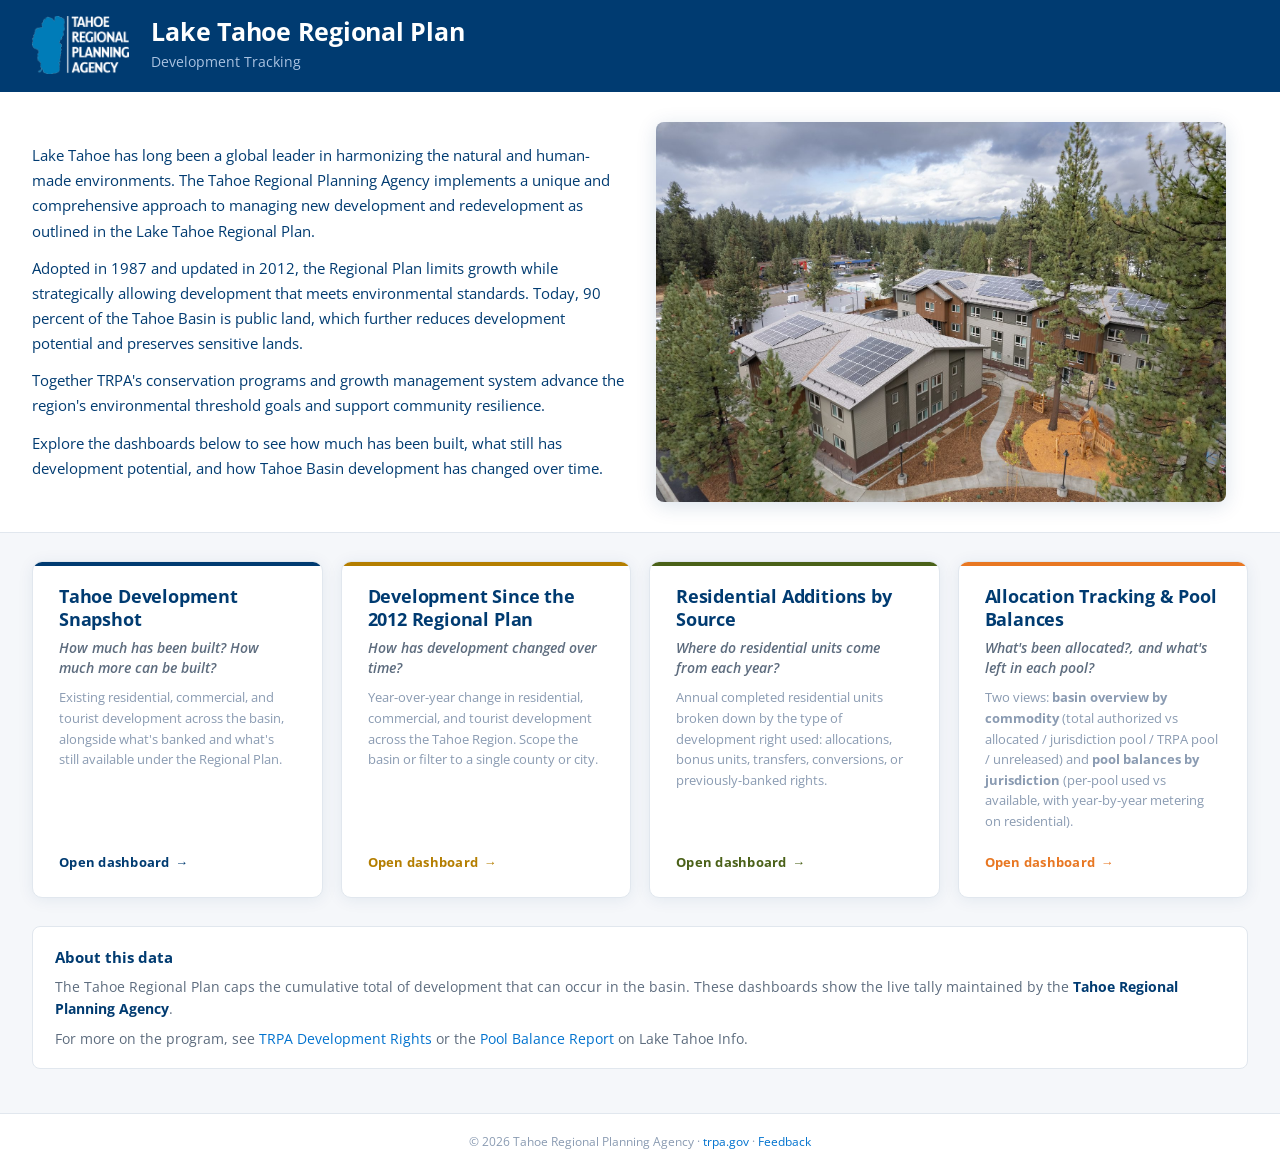
==== regional-plan-tracking/index.html @ b0bef6ca "first commit with reporting files copied over" ====
<!DOCTYPE html>
<html lang="en">
<head>
<meta charset="UTF-8"/>
<meta name="viewport" content="width=device-width, initial-scale=1.0"/>
<title>Lake Tahoe Regional Plan - Tracking Development in the Tahoe Basin</title>

<!-- SEO + share preview metadata. og:image and og:url should be swapped to
     the real public URL once the page is hosted under trpa.gov or its
     final github.io location. -->
<meta name="description" content="Live dashboards from the Tahoe Regional Planning Agency tracking development in the Tahoe Basin against the Regional Plan caps - how much has been built and what's still available.">
<meta property="og:type" content="website">
<meta property="og:title" content="Lake Tahoe Regional Plan - Tracking Development in the Tahoe Basin">
<meta property="og:description" content="How much has been built, what's left to build, and how Tahoe Basin development has changed over time.">
<meta property="og:url" content="https://www.trpa.gov/development-rights/">
<meta property="og:image" content="https://trpa-agency.github.io/Reporting/html/assets/tahoe-housing-hero.jpg">
<meta property="og:site_name" content="Tahoe Regional Planning Agency">
<meta name="twitter:card" content="summary_large_image">
<meta name="twitter:title" content="Lake Tahoe Regional Plan - Tracking Development in the Tahoe Basin">
<meta name="twitter:description" content="How much has been built, what's left to build, and how Tahoe Basin development has changed over time.">
<meta name="twitter:image" content="https://trpa-agency.github.io/Reporting/html/assets/tahoe-housing-hero.jpg">

<link rel="icon" type="image/x-icon" href="assets/favicon.ico">

<link rel="preconnect" href="https://fonts.googleapis.com">
<link rel="preconnect" href="https://fonts.gstatic.com" crossorigin>
<link href="https://fonts.googleapis.com/css2?family=Open+Sans:wght@300;400;600;700&display=swap" rel="stylesheet"/>
<style>
:root {
  /* TRPA brand palette (PMS 285C primary) */
  --trpa-blue:    #0072CE;
  --trpa-navy:    #003B71;
  --trpa-earth:   #B47E00;
  --trpa-forest:  #4A6118;
  --trpa-brick:   #9C3E27;
  --trpa-orange:  #E87722;
  --trpa-purple:  #7B6A8A;
  --trpa-ice:     #B4CBE8;

  /* Functional neutrals */
  --bg:          #f5f7fa;
  --surface:     #ffffff;
  --border:      #e1e7ee;
  --text-dark:   #003B71;
  --text-mid:    #5d6c7e;
  --text-light:  #8a9bb2;
  --shadow:      0 2px 16px rgba(0, 59, 113, 0.08);
}
*, *::before, *::after { box-sizing: border-box; margin: 0; padding: 0; }
html, body { background: var(--bg); }
body {
  font-family: 'Open Sans', -apple-system, BlinkMacSystemFont, 'Segoe UI', Roboto, sans-serif;
  color: var(--text-dark);
  -webkit-font-smoothing: antialiased;
  line-height: 1.55;
}
a { color: var(--trpa-blue); }

/* Compact public-facing header. Deliberately shorter than the internal
   index.html header so it sits inside a trpa.gov iframe without dominating
   the host page's own header. Single navy band, logo + title block, no
   accent stripe (calmer treatment for the public-facing surface). */
header {
  background: var(--trpa-navy);
  color: #fff;
  display: flex;
  align-items: stretch;
}
.header-content {
  padding: 16px 32px 18px;
  flex: 1;
  max-width: 1280px;
  margin: 0 auto;
  width: 100%;
  display: flex;
  align-items: center;
  gap: 22px;
}
.header-logo {
  flex-shrink: 0;
  display: inline-block;
  text-decoration: none;
}
.header-logo img {
  height: 58px;
  width: auto;
  display: block;
}
.header-text { flex: 1; min-width: 0; }
header h1 {
  font-weight: 700;
  font-size: 1.55rem;
  line-height: 1.2;
  letter-spacing: -0.01em;
}
header h1 span {
  /* Title phrase ("Regional Plan"); kept white to match the rest of the
     title for a calmer all-white treatment on the navy band. */
  color: #fff;
}
.subtitle {
  font-size: 0.86rem;
  color: var(--trpa-ice);
  margin-top: 4px;
  opacity: 0.95;
  max-width: 760px;
}

/* Hero strip: intro text on the left, Tahoe affordable-housing photo on
   the right. Two-column grid at desktop, stacks on tablet/mobile. The
   photo sits as a real <img> (not a background) so it's semantic +
   accessible and the alt text describes what's shown. */
.hero {
  background: var(--surface);
  border-bottom: 1px solid var(--border);
}
.hero-inner {
  max-width: 1280px;
  margin: 0 auto;
  padding: 30px 32px;
  display: grid;
  grid-template-columns: 1fr 1fr;
  gap: 32px;
  align-items: center;
}
/* Intro paragraphs: plain body-text treatment so the four-paragraph
   regional plan background reads as a calm intro, not a heavy hero. */
.hero-intro {
  font-size: 0.95rem;
  color: var(--text-dark);
  line-height: 1.65;
  font-weight: 400;
}
.hero-intro + .hero-intro {
  margin-top: 0.8em;
}
.hero-image {
  border-radius: 8px;
  overflow: hidden;
  box-shadow: 0 4px 20px rgba(0, 59, 113, 0.15);
  aspect-ratio: 3 / 2;
  max-height: 380px;
  background: var(--bg);   /* subtle placeholder color if the image fails to load */
}
.hero-image img {
  width: 100%;
  height: 100%;
  object-fit: cover;
  display: block;
}
@media (max-width: 900px) {
  .hero-inner { grid-template-columns: 1fr; gap: 22px; }
  .hero-image { max-height: 220px; aspect-ratio: 16 / 9; }
}

/* Page sections */
.section {
  padding: 28px 32px 16px;
  max-width: 1280px;
  margin: 0 auto;
}

/* Question cards: plain-language entry points to each dashboard. No
   audience tags, no Option A/B/C selectors - public-facing should not
   surface internal variant complexity. Each card links directly to the
   canonical Option A.

   Grid sizing is explicit (not auto-fit) for predictable behavior in an
   embed where we can't control the iframe width. 4 dashboards = 4 columns
   at desktop, 2x2 at tablet, single column on phones. */
.qcards {
  display: grid;
  grid-template-columns: repeat(4, 1fr);
  gap: 18px;
  align-items: stretch;
}
@media (max-width: 1100px) {
  .qcards { grid-template-columns: repeat(2, 1fr); }
}
@media (max-width: 600px) {
  .qcards { grid-template-columns: 1fr; }
}
.qcard {
  background: var(--surface);
  border: 1px solid var(--border);
  border-radius: 10px;
  padding: 22px 26px 24px;
  box-shadow: var(--shadow);
  display: flex;
  flex-direction: column;
  gap: 10px;
  position: relative;
  overflow: hidden;
  text-decoration: none;
  color: inherit;
  height: 100%;
  transition: transform 0.12s, box-shadow 0.12s;
}
.qcard:hover {
  transform: translateY(-2px);
  box-shadow: 0 4px 24px rgba(0, 59, 113, 0.12);
}
.qcard::before {
  content: "";
  position: absolute;
  top: 0; left: 0; right: 0;
  height: 4px;
  background: var(--accent, var(--trpa-blue));
}
/* Visual variety across cards without internal audience semantics. */
.qcard:nth-child(1) { --accent: var(--trpa-navy);   }
.qcard:nth-child(2) { --accent: var(--trpa-earth);  }
.qcard:nth-child(3) { --accent: var(--trpa-forest); }
.qcard:nth-child(4) { --accent: var(--trpa-orange); }

.qcard-title {
  font-size: 1.15rem;
  font-weight: 700;
  color: var(--text-dark);
  line-height: 1.25;
  letter-spacing: -0.01em;
}
.qcard-question {
  font-size: 0.88rem;
  font-weight: 600;
  color: var(--text-mid);
  line-height: 1.4;
  font-style: italic;
  margin-top: -2px;
}
.qcard-desc {
  font-size: 0.83rem;
  color: var(--text-light);
  line-height: 1.55;
}
.qcard-cta {
  margin-top: auto;
  padding-top: 12px;
  font-size: 0.8rem;
  font-weight: 700;
  color: var(--accent, var(--trpa-blue));
  letter-spacing: 0.02em;
  display: inline-flex;
  align-items: center;
  gap: 6px;
}
.qcard-cta::after {
  content: "\2192"; /* right arrow */
  transition: transform 0.12s;
}
.qcard:hover .qcard-cta::after {
  transform: translateX(3px);
}

/* About-this-data strip: short context block below the cards. Replaces
   the internal page's "reference.html" pointer (which links to
   architecture docs the public doesn't need). */
.about-strip {
  background: var(--surface);
  border: 1px solid var(--border);
  border-radius: 8px;
  padding: 18px 22px;
  margin-top: 28px;
  font-size: 0.86rem;
  color: var(--text-mid);
  line-height: 1.6;
}
.about-strip strong { color: var(--text-dark); }
.about-strip h3 {
  font-size: 0.95rem;
  color: var(--trpa-navy);
  margin-bottom: 6px;
  font-weight: 700;
}
.about-strip a { color: var(--trpa-blue); text-decoration: none; }
.about-strip a:hover { text-decoration: underline; }

footer {
  padding: 18px 32px 26px;
  font-size: 0.74rem;
  color: var(--text-light);
  border-top: 1px solid var(--border);
  background: var(--surface);
  margin-top: 28px;
  text-align: center;
}
footer a { color: var(--trpa-blue); text-decoration: none; }
footer a:hover { text-decoration: underline; }

@media (max-width: 600px) {
  header h1 { font-size: 1.25rem; }
  .header-content, .section, .hero-inner { padding-left: 18px; padding-right: 18px; }
  .header-content { gap: 14px; }
  .header-logo img { height: 46px; }
  .subtitle { font-size: 0.78rem; }
  .hero-intro { font-size: 0.98rem; }
  .hero-lead { font-size: 0.9rem; }
}
</style>
</head>
<body>

<!-- Compact navy header. Drop the entire <header> block if trpa.gov's
     host page already provides a title and you want the iframe to be
     header-less. -->
<header>
  <div class="header-content">
    <a class="header-logo" href="https://www.trpa.gov/" aria-label="Tahoe Regional Planning Agency">
      <img src="assets/trpa-logo-color.png" alt="TRPA" />
    </a>
    <div class="header-text">
      <h1>Lake Tahoe <span>Regional Plan</span></h1>
      <div class="subtitle">Development Tracking</div>
    </div>
  </div>
</header>

<!-- Hero strip: intro text on the left, Tahoe housing photo on the right.
     Photo path is assets/tahoe-housing-hero.jpg - swap the file there to
     change the imagery without touching the markup. -->
<div class="hero">
  <div class="hero-inner">
    <div class="hero-text">
      <p class="hero-intro">
        Lake Tahoe has long been a global leader in harmonizing the natural
        and human-made environments. The Tahoe Regional Planning Agency
        implements a unique and comprehensive approach to managing new
        development and redevelopment as outlined in the Lake Tahoe
        Regional Plan.
      </p>
      <p class="hero-intro">
        Adopted in 1987 and updated in 2012, the Regional Plan limits growth
        while strategically allowing development that meets environmental
        standards. Today, 90 percent of the Tahoe Basin is public land,
        which further reduces development potential and preserves sensitive
        lands.
      </p>
      <p class="hero-intro">
        Together TRPA's conservation programs and growth management system
        advance the region's environmental threshold goals and support
        community resilience.
      </p>
      <p class="hero-intro">
        Explore the dashboards below to see how much has been built, what
        still has development potential, and how Tahoe Basin development
        has changed over time.
      </p>
    </div>
    <div class="hero-image">
      <img src="assets/tahoe-housing-hero.jpg" alt="Aerial view of a multi-family affordable housing development in the Tahoe Basin, surrounded by pine forest." />
    </div>
  </div>
</div>

<div class="section">

  <div class="qcards">

    <a class="qcard" href="tahoe-development-tracker.html">
      <div class="qcard-title">Tahoe Development Snapshot</div>
      <div class="qcard-question">How much has been built? How much more can be built?</div>
      <div class="qcard-desc">
        Existing residential, commercial, and tourist development across the basin,
        alongside what's banked and what's still available under the Regional Plan.
      </div>
      <div class="qcard-cta">Open dashboard</div>
    </a>

    <a class="qcard" href="development_history.html">
      <div class="qcard-title">Development Since the 2012 Regional Plan</div>
      <div class="qcard-question">How has development changed over time?</div>
      <div class="qcard-desc">
        Year-over-year change in residential, commercial, and tourist development
        across the Tahoe Region. Scope the basin or filter to a single county or city.
      </div>
      <div class="qcard-cta">Open dashboard</div>
    </a>

    <a class="qcard" href="residential-additions-by-source.html">
      <div class="qcard-title">Residential Additions by Source</div>
      <div class="qcard-question">Where do residential units come from each year?</div>
      <div class="qcard-desc">
        Annual completed residential units broken down by the type of development
        right used: allocations, bonus units, transfers, conversions, or
        previously-banked rights.
      </div>
      <div class="qcard-cta">Open dashboard</div>
    </a>

    <a class="qcard" href="allocation-tracking.html">
      <div class="qcard-title">Allocation Tracking &amp; Pool Balances</div>
      <div class="qcard-question">What's been allocated?, and what's left in each pool?</div>
      <div class="qcard-desc">
        Two views: <strong>basin overview by commodity</strong> (total authorized vs allocated /
        jurisdiction pool / TRPA pool / unreleased) and <strong>pool balances by jurisdiction</strong>
        (per-pool used vs available, with year-by-year metering on residential).
      </div>
      <div class="qcard-cta">Open dashboard</div>
    </a>

  </div>

  <!-- Plain-language context block. Replaces the internal index.html's
       "go to reference.html" banner (which points at the data architecture
       reference - not useful to the public). -->
  <div class="about-strip">
    <h3>About this data</h3>
    <p>
      The Tahoe Regional Plan caps the cumulative total of development that
      can occur in the basin. These dashboards show the live tally maintained by the
      <strong>Tahoe Regional Planning Agency</strong>.
    </p>
    <p style="margin-top: 8px;">
      For more on the program, see
      <a href="https://www.trpa.gov/development-rights/">TRPA Development Rights</a>
      or the
      <a href="https://parcels.laketahoeinfo.org/DevelopmentRightPool/DevelopmentRightPoolBalanceReport">Pool Balance Report</a>
      on Lake Tahoe Info.
    </p>
    <p style="margin-top: 10px; font-size: 0.78rem; color: var(--text-light); font-style: italic;" id="data-as-of">
      Checking data freshness&hellip;
    </p>
  </div>

</div>

<footer>
  &copy; 2026 Tahoe Regional Planning Agency
  &middot;
  <a href="https://www.trpa.gov/">trpa.gov</a>
  &middot;
  <a href="mailto:info@trpa.gov?subject=Dashboard%20feedback">Feedback</a>
</footer>

<script>
// "Data current as of YEAR" - one-shot fetch against the Parcel Development
// History layer (Cumulative_Accounting layer 0). MAX(YEAR) on that layer
// is the agency's canonical "as of" year for on-the-ground development
// totals; same source-of-truth used by the Tracker hero strip. Silently
// no-ops if the REST endpoint is unreachable (CORS, offline, etc.) so the
// page never shows a broken-looking error to public visitors.
(async function () {
  const el = document.querySelector('#data-as-of');
  if (!el) return;
  const PDH_MAX_YEAR_URL =
    'https://maps.trpa.org/server/rest/services/Cumulative_Accounting/MapServer/0/query'
    + '?where=1%3D1'
    + '&outStatistics=' + encodeURIComponent('[{"statisticType":"max","onStatisticField":"YEAR","outStatisticFieldName":"MaxYear"}]')
    + '&returnGeometry=false&f=json';
  try {
    const r = await fetch(PDH_MAX_YEAR_URL, { cache: 'no-cache' });
    if (!r.ok) throw new Error('HTTP ' + r.status);
    const js = await r.json();
    const maxYear = js && js.features && js.features[0] && js.features[0].attributes
      ? (js.features[0].attributes.MaxYear || js.features[0].attributes.maxYear)
      : null;
    if (maxYear) {
      el.textContent = 'Data current as of ' + maxYear + '.';
    } else {
      el.style.display = 'none';
    }
  } catch (e) {
    // Quiet failure: hide the line rather than showing an error to public visitors.
    el.style.display = 'none';
  }
})();
</script>

</body>
</html>
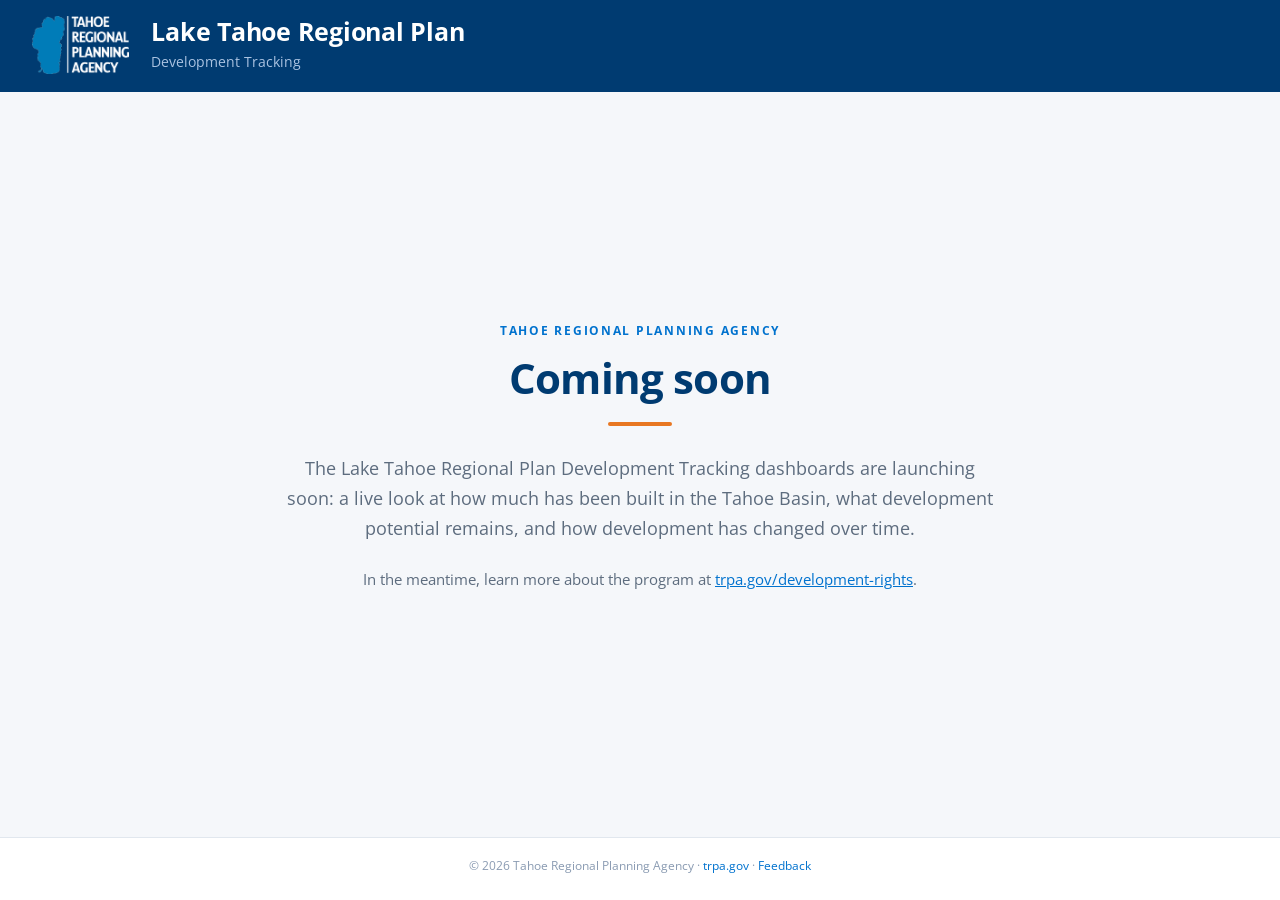
==== commit 8adcd6a1: "coming soon" ====
--- a/regional-plan-tracking/index.html
+++ b/regional-plan-tracking/index.html
@@ -1,50 +1,29 @@
 <!DOCTYPE html>
 <html lang="en">
 <head>
-<meta charset="UTF-8"/>
-<meta name="viewport" content="width=device-width, initial-scale=1.0"/>
-<title>Lake Tahoe Regional Plan - Tracking Development in the Tahoe Basin</title>
-
-<!-- SEO + share preview metadata. og:image and og:url should be swapped to
-     the real public URL once the page is hosted under trpa.gov or its
-     final github.io location. -->
-<meta name="description" content="Live dashboards from the Tahoe Regional Planning Agency tracking development in the Tahoe Basin against the Regional Plan caps - how much has been built and what's still available.">
-<meta property="og:type" content="website">
-<meta property="og:title" content="Lake Tahoe Regional Plan - Tracking Development in the Tahoe Basin">
-<meta property="og:description" content="How much has been built, what's left to build, and how Tahoe Basin development has changed over time.">
-<meta property="og:url" content="https://www.trpa.gov/development-rights/">
-<meta property="og:image" content="https://trpa-agency.github.io/Reporting/html/assets/tahoe-housing-hero.jpg">
-<meta property="og:site_name" content="Tahoe Regional Planning Agency">
-<meta name="twitter:card" content="summary_large_image">
-<meta name="twitter:title" content="Lake Tahoe Regional Plan - Tracking Development in the Tahoe Basin">
-<meta name="twitter:description" content="How much has been built, what's left to build, and how Tahoe Basin development has changed over time.">
-<meta name="twitter:image" content="https://trpa-agency.github.io/Reporting/html/assets/tahoe-housing-hero.jpg">
-
-<link rel="icon" type="image/x-icon" href="assets/favicon.ico">
+<meta charset="UTF-8">
+<meta name="viewport" content="width=device-width, initial-scale=1.0">
+<title>Coming Soon - Regional Plan Development Tracking</title>
+<meta name="description" content="The Lake Tahoe Regional Plan Development Tracking dashboards are launching soon.">
 
 <link rel="preconnect" href="https://fonts.googleapis.com">
 <link rel="preconnect" href="https://fonts.gstatic.com" crossorigin>
 <link href="https://fonts.googleapis.com/css2?family=Open+Sans:wght@300;400;600;700&display=swap" rel="stylesheet"/>
+
 <style>
 :root {
   /* TRPA brand palette (PMS 285C primary) */
   --trpa-blue:    #0072CE;
   --trpa-navy:    #003B71;
-  --trpa-earth:   #B47E00;
-  --trpa-forest:  #4A6118;
-  --trpa-brick:   #9C3E27;
   --trpa-orange:  #E87722;
-  --trpa-purple:  #7B6A8A;
   --trpa-ice:     #B4CBE8;
 
-  /* Functional neutrals */
   --bg:          #f5f7fa;
   --surface:     #ffffff;
   --border:      #e1e7ee;
   --text-dark:   #003B71;
   --text-mid:    #5d6c7e;
   --text-light:  #8a9bb2;
-  --shadow:      0 2px 16px rgba(0, 59, 113, 0.08);
 }
 *, *::before, *::after { box-sizing: border-box; margin: 0; padding: 0; }
 html, body { background: var(--bg); }
@@ -53,13 +32,13 @@
   color: var(--text-dark);
   -webkit-font-smoothing: antialiased;
   line-height: 1.55;
+  display: flex;
+  flex-direction: column;
+  min-height: 100vh;
 }
 a { color: var(--trpa-blue); }
 
-/* Compact public-facing header. Deliberately shorter than the internal
-   index.html header so it sits inside a trpa.gov iframe without dominating
-   the host page's own header. Single navy band, logo + title block, no
-   accent stripe (calmer treatment for the public-facing surface). */
+/* Header: matches the dashboard suite (single navy band, logo + title block). */
 header {
   background: var(--trpa-navy);
   color: #fff;
@@ -76,16 +55,8 @@
   align-items: center;
   gap: 22px;
 }
-.header-logo {
-  flex-shrink: 0;
-  display: inline-block;
-  text-decoration: none;
-}
-.header-logo img {
-  height: 58px;
-  width: auto;
-  display: block;
-}
+.header-logo { flex-shrink: 0; display: inline-block; text-decoration: none; }
+.header-logo img { height: 58px; width: auto; display: block; }
 .header-text { flex: 1; min-width: 0; }
 header h1 {
   font-weight: 700;
@@ -93,11 +64,7 @@
   line-height: 1.2;
   letter-spacing: -0.01em;
 }
-header h1 span {
-  /* Title phrase ("Regional Plan"); kept white to match the rest of the
-     title for a calmer all-white treatment on the navy band. */
-  color: #fff;
-}
+header h1 span { color: #fff; }
 .subtitle {
   font-size: 0.86rem;
   color: var(--trpa-ice);
@@ -106,174 +73,47 @@
   max-width: 760px;
 }
 
-/* Hero strip: intro text on the left, Tahoe affordable-housing photo on
-   the right. Two-column grid at desktop, stacks on tablet/mobile. The
-   photo sits as a real <img> (not a background) so it's semantic +
-   accessible and the alt text describes what's shown. */
-.hero {
-  background: var(--surface);
-  border-bottom: 1px solid var(--border);
+/* Coming-soon message: centered block that fills the viewport above the footer. */
+.coming-soon {
+  flex: 1;
+  display: flex;
+  align-items: center;
+  justify-content: center;
+  padding: 64px 32px 80px;
 }
-.hero-inner {
-  max-width: 1280px;
-  margin: 0 auto;
-  padding: 30px 32px;
-  display: grid;
-  grid-template-columns: 1fr 1fr;
-  gap: 32px;
-  align-items: center;
+.cs-inner { max-width: 720px; text-align: center; }
+.cs-eyebrow {
+  font-size: 0.78rem;
+  letter-spacing: 0.14em;
+  text-transform: uppercase;
+  color: var(--trpa-blue);
+  font-weight: 700;
+  margin-bottom: 16px;
 }
-/* Intro paragraphs: plain body-text treatment so the four-paragraph
-   regional plan background reads as a calm intro, not a heavy hero. */
-.hero-intro {
+.coming-soon h2 {
+  font-size: 2.6rem;
+  font-weight: 700;
+  color: var(--trpa-navy);
+  line-height: 1.1;
+  letter-spacing: -0.02em;
+}
+.cs-rule {
+  width: 64px;
+  height: 4px;
+  background: var(--trpa-orange);
+  border-radius: 2px;
+  margin: 20px auto 28px;
+}
+.cs-lead {
+  font-size: 1.1rem;
+  color: var(--text-mid);
+  line-height: 1.7;
+}
+.cs-note {
   font-size: 0.95rem;
-  color: var(--text-dark);
-  line-height: 1.65;
-  font-weight: 400;
+  color: var(--text-mid);
+  margin-top: 24px;
 }
-.hero-intro + .hero-intro {
-  margin-top: 0.8em;
-}
-.hero-image {
-  border-radius: 8px;
-  overflow: hidden;
-  box-shadow: 0 4px 20px rgba(0, 59, 113, 0.15);
-  aspect-ratio: 3 / 2;
-  max-height: 380px;
-  background: var(--bg);   /* subtle placeholder color if the image fails to load */
-}
-.hero-image img {
-  width: 100%;
-  height: 100%;
-  object-fit: cover;
-  display: block;
-}
-@media (max-width: 900px) {
-  .hero-inner { grid-template-columns: 1fr; gap: 22px; }
-  .hero-image { max-height: 220px; aspect-ratio: 16 / 9; }
-}
-
-/* Page sections */
-.section {
-  padding: 28px 32px 16px;
-  max-width: 1280px;
-  margin: 0 auto;
-}
-
-/* Question cards: plain-language entry points to each dashboard. No
-   audience tags, no Option A/B/C selectors - public-facing should not
-   surface internal variant complexity. Each card links directly to the
-   canonical Option A.
-
-   Grid sizing is explicit (not auto-fit) for predictable behavior in an
-   embed where we can't control the iframe width. 4 dashboards = 4 columns
-   at desktop, 2x2 at tablet, single column on phones. */
-.qcards {
-  display: grid;
-  grid-template-columns: repeat(4, 1fr);
-  gap: 18px;
-  align-items: stretch;
-}
-@media (max-width: 1100px) {
-  .qcards { grid-template-columns: repeat(2, 1fr); }
-}
-@media (max-width: 600px) {
-  .qcards { grid-template-columns: 1fr; }
-}
-.qcard {
-  background: var(--surface);
-  border: 1px solid var(--border);
-  border-radius: 10px;
-  padding: 22px 26px 24px;
-  box-shadow: var(--shadow);
-  display: flex;
-  flex-direction: column;
-  gap: 10px;
-  position: relative;
-  overflow: hidden;
-  text-decoration: none;
-  color: inherit;
-  height: 100%;
-  transition: transform 0.12s, box-shadow 0.12s;
-}
-.qcard:hover {
-  transform: translateY(-2px);
-  box-shadow: 0 4px 24px rgba(0, 59, 113, 0.12);
-}
-.qcard::before {
-  content: "";
-  position: absolute;
-  top: 0; left: 0; right: 0;
-  height: 4px;
-  background: var(--accent, var(--trpa-blue));
-}
-/* Visual variety across cards without internal audience semantics. */
-.qcard:nth-child(1) { --accent: var(--trpa-navy);   }
-.qcard:nth-child(2) { --accent: var(--trpa-earth);  }
-.qcard:nth-child(3) { --accent: var(--trpa-forest); }
-.qcard:nth-child(4) { --accent: var(--trpa-orange); }
-
-.qcard-title {
-  font-size: 1.15rem;
-  font-weight: 700;
-  color: var(--text-dark);
-  line-height: 1.25;
-  letter-spacing: -0.01em;
-}
-.qcard-question {
-  font-size: 0.88rem;
-  font-weight: 600;
-  color: var(--text-mid);
-  line-height: 1.4;
-  font-style: italic;
-  margin-top: -2px;
-}
-.qcard-desc {
-  font-size: 0.83rem;
-  color: var(--text-light);
-  line-height: 1.55;
-}
-.qcard-cta {
-  margin-top: auto;
-  padding-top: 12px;
-  font-size: 0.8rem;
-  font-weight: 700;
-  color: var(--accent, var(--trpa-blue));
-  letter-spacing: 0.02em;
-  display: inline-flex;
-  align-items: center;
-  gap: 6px;
-}
-.qcard-cta::after {
-  content: "\2192"; /* right arrow */
-  transition: transform 0.12s;
-}
-.qcard:hover .qcard-cta::after {
-  transform: translateX(3px);
-}
-
-/* About-this-data strip: short context block below the cards. Replaces
-   the internal page's "reference.html" pointer (which links to
-   architecture docs the public doesn't need). */
-.about-strip {
-  background: var(--surface);
-  border: 1px solid var(--border);
-  border-radius: 8px;
-  padding: 18px 22px;
-  margin-top: 28px;
-  font-size: 0.86rem;
-  color: var(--text-mid);
-  line-height: 1.6;
-}
-.about-strip strong { color: var(--text-dark); }
-.about-strip h3 {
-  font-size: 0.95rem;
-  color: var(--trpa-navy);
-  margin-bottom: 6px;
-  font-weight: 700;
-}
-.about-strip a { color: var(--trpa-blue); text-decoration: none; }
-.about-strip a:hover { text-decoration: underline; }
 
 footer {
   padding: 18px 32px 26px;
@@ -281,32 +121,26 @@
   color: var(--text-light);
   border-top: 1px solid var(--border);
   background: var(--surface);
-  margin-top: 28px;
   text-align: center;
 }
 footer a { color: var(--trpa-blue); text-decoration: none; }
 footer a:hover { text-decoration: underline; }
 
 @media (max-width: 600px) {
-  header h1 { font-size: 1.25rem; }
-  .header-content, .section, .hero-inner { padding-left: 18px; padding-right: 18px; }
-  .header-content { gap: 14px; }
+  .coming-soon h2 { font-size: 2rem; }
+  .cs-lead { font-size: 1rem; }
   .header-logo img { height: 46px; }
-  .subtitle { font-size: 0.78rem; }
-  .hero-intro { font-size: 0.98rem; }
-  .hero-lead { font-size: 0.9rem; }
+  header h1 { font-size: 1.3rem; }
 }
 </style>
 </head>
 <body>
 
-<!-- Compact navy header. Drop the entire <header> block if trpa.gov's
-     host page already provides a title and you want the iframe to be
-     header-less. -->
+<!-- Header: same treatment as the dashboard suite. -->
 <header>
   <div class="header-content">
     <a class="header-logo" href="https://www.trpa.gov/" aria-label="Tahoe Regional Planning Agency">
-      <img src="assets/trpa-logo-color.png" alt="TRPA" />
+      <img src="trpa-logo-color.png" alt="TRPA" />
     </a>
     <div class="header-text">
       <h1>Lake Tahoe <span>Regional Plan</span></h1>
@@ -315,156 +149,30 @@
   </div>
 </header>
 
-<!-- Hero strip: intro text on the left, Tahoe housing photo on the right.
-     Photo path is assets/tahoe-housing-hero.jpg - swap the file there to
-     change the imagery without touching the markup. -->
-<div class="hero">
-  <div class="hero-inner">
-    <div class="hero-text">
-      <p class="hero-intro">
-        Lake Tahoe has long been a global leader in harmonizing the natural
-        and human-made environments. The Tahoe Regional Planning Agency
-        implements a unique and comprehensive approach to managing new
-        development and redevelopment as outlined in the Lake Tahoe
-        Regional Plan.
-      </p>
-      <p class="hero-intro">
-        Adopted in 1987 and updated in 2012, the Regional Plan limits growth
-        while strategically allowing development that meets environmental
-        standards. Today, 90 percent of the Tahoe Basin is public land,
-        which further reduces development potential and preserves sensitive
-        lands.
-      </p>
-      <p class="hero-intro">
-        Together TRPA's conservation programs and growth management system
-        advance the region's environmental threshold goals and support
-        community resilience.
-      </p>
-      <p class="hero-intro">
-        Explore the dashboards below to see how much has been built, what
-        still has development potential, and how Tahoe Basin development
-        has changed over time.
-      </p>
-    </div>
-    <div class="hero-image">
-      <img src="assets/tahoe-housing-hero.jpg" alt="Aerial view of a multi-family affordable housing development in the Tahoe Basin, surrounded by pine forest." />
-    </div>
-  </div>
-</div>
-
-<div class="section">
-
-  <div class="qcards">
-
-    <a class="qcard" href="tahoe-development-tracker.html">
-      <div class="qcard-title">Tahoe Development Snapshot</div>
-      <div class="qcard-question">How much has been built? How much more can be built?</div>
-      <div class="qcard-desc">
-        Existing residential, commercial, and tourist development across the basin,
-        alongside what's banked and what's still available under the Regional Plan.
-      </div>
-      <div class="qcard-cta">Open dashboard</div>
-    </a>
-
-    <a class="qcard" href="development_history.html">
-      <div class="qcard-title">Development Since the 2012 Regional Plan</div>
-      <div class="qcard-question">How has development changed over time?</div>
-      <div class="qcard-desc">
-        Year-over-year change in residential, commercial, and tourist development
-        across the Tahoe Region. Scope the basin or filter to a single county or city.
-      </div>
-      <div class="qcard-cta">Open dashboard</div>
-    </a>
-
-    <a class="qcard" href="residential-additions-by-source.html">
-      <div class="qcard-title">Residential Additions by Source</div>
-      <div class="qcard-question">Where do residential units come from each year?</div>
-      <div class="qcard-desc">
-        Annual completed residential units broken down by the type of development
-        right used: allocations, bonus units, transfers, conversions, or
-        previously-banked rights.
-      </div>
-      <div class="qcard-cta">Open dashboard</div>
-    </a>
-
-    <a class="qcard" href="allocation-tracking.html">
-      <div class="qcard-title">Allocation Tracking &amp; Pool Balances</div>
-      <div class="qcard-question">What's been allocated?, and what's left in each pool?</div>
-      <div class="qcard-desc">
-        Two views: <strong>basin overview by commodity</strong> (total authorized vs allocated /
-        jurisdiction pool / TRPA pool / unreleased) and <strong>pool balances by jurisdiction</strong>
-        (per-pool used vs available, with year-by-year metering on residential).
-      </div>
-      <div class="qcard-cta">Open dashboard</div>
-    </a>
-
-  </div>
-
-  <!-- Plain-language context block. Replaces the internal index.html's
-       "go to reference.html" banner (which points at the data architecture
-       reference - not useful to the public). -->
-  <div class="about-strip">
-    <h3>About this data</h3>
-    <p>
-      The Tahoe Regional Plan caps the cumulative total of development that
-      can occur in the basin. These dashboards show the live tally maintained by the
-      <strong>Tahoe Regional Planning Agency</strong>.
+<main class="coming-soon">
+  <div class="cs-inner">
+    <div class="cs-eyebrow">Tahoe Regional Planning Agency</div>
+    <h2>Coming soon</h2>
+    <div class="cs-rule"></div>
+    <p class="cs-lead">
+      The Lake Tahoe Regional Plan Development Tracking dashboards are launching
+      soon: a live look at how much has been built in the Tahoe Basin, what
+      development potential remains, and how development has changed over time.
     </p>
-    <p style="margin-top: 8px;">
-      For more on the program, see
-      <a href="https://www.trpa.gov/development-rights/">TRPA Development Rights</a>
-      or the
-      <a href="https://parcels.laketahoeinfo.org/DevelopmentRightPool/DevelopmentRightPoolBalanceReport">Pool Balance Report</a>
-      on Lake Tahoe Info.
-    </p>
-    <p style="margin-top: 10px; font-size: 0.78rem; color: var(--text-light); font-style: italic;" id="data-as-of">
-      Checking data freshness&hellip;
+    <p class="cs-note">
+      In the meantime, learn more about the program at
+      <a href="https://www.trpa.gov/development-rights/">trpa.gov/development-rights</a>.
     </p>
   </div>
-
-</div>
+</main>
 
 <footer>
   &copy; 2026 Tahoe Regional Planning Agency
   &middot;
   <a href="https://www.trpa.gov/">trpa.gov</a>
   &middot;
-  <a href="mailto:info@trpa.gov?subject=Dashboard%20feedback">Feedback</a>
+  <a href="mailto:info@trpa.gov?subject=Regional%20Plan%20Development%20Tracking">Feedback</a>
 </footer>
-
-<script>
-// "Data current as of YEAR" - one-shot fetch against the Parcel Development
-// History layer (Cumulative_Accounting layer 0). MAX(YEAR) on that layer
-// is the agency's canonical "as of" year for on-the-ground development
-// totals; same source-of-truth used by the Tracker hero strip. Silently
-// no-ops if the REST endpoint is unreachable (CORS, offline, etc.) so the
-// page never shows a broken-looking error to public visitors.
-(async function () {
-  const el = document.querySelector('#data-as-of');
-  if (!el) return;
-  const PDH_MAX_YEAR_URL =
-    'https://maps.trpa.org/server/rest/services/Cumulative_Accounting/MapServer/0/query'
-    + '?where=1%3D1'
-    + '&outStatistics=' + encodeURIComponent('[{"statisticType":"max","onStatisticField":"YEAR","outStatisticFieldName":"MaxYear"}]')
-    + '&returnGeometry=false&f=json';
-  try {
-    const r = await fetch(PDH_MAX_YEAR_URL, { cache: 'no-cache' });
-    if (!r.ok) throw new Error('HTTP ' + r.status);
-    const js = await r.json();
-    const maxYear = js && js.features && js.features[0] && js.features[0].attributes
-      ? (js.features[0].attributes.MaxYear || js.features[0].attributes.maxYear)
-      : null;
-    if (maxYear) {
-      el.textContent = 'Data current as of ' + maxYear + '.';
-    } else {
-      el.style.display = 'none';
-    }
-  } catch (e) {
-    // Quiet failure: hide the line rather than showing an error to public visitors.
-    el.style.display = 'none';
-  }
-})();
-</script>
 
 </body>
 </html>
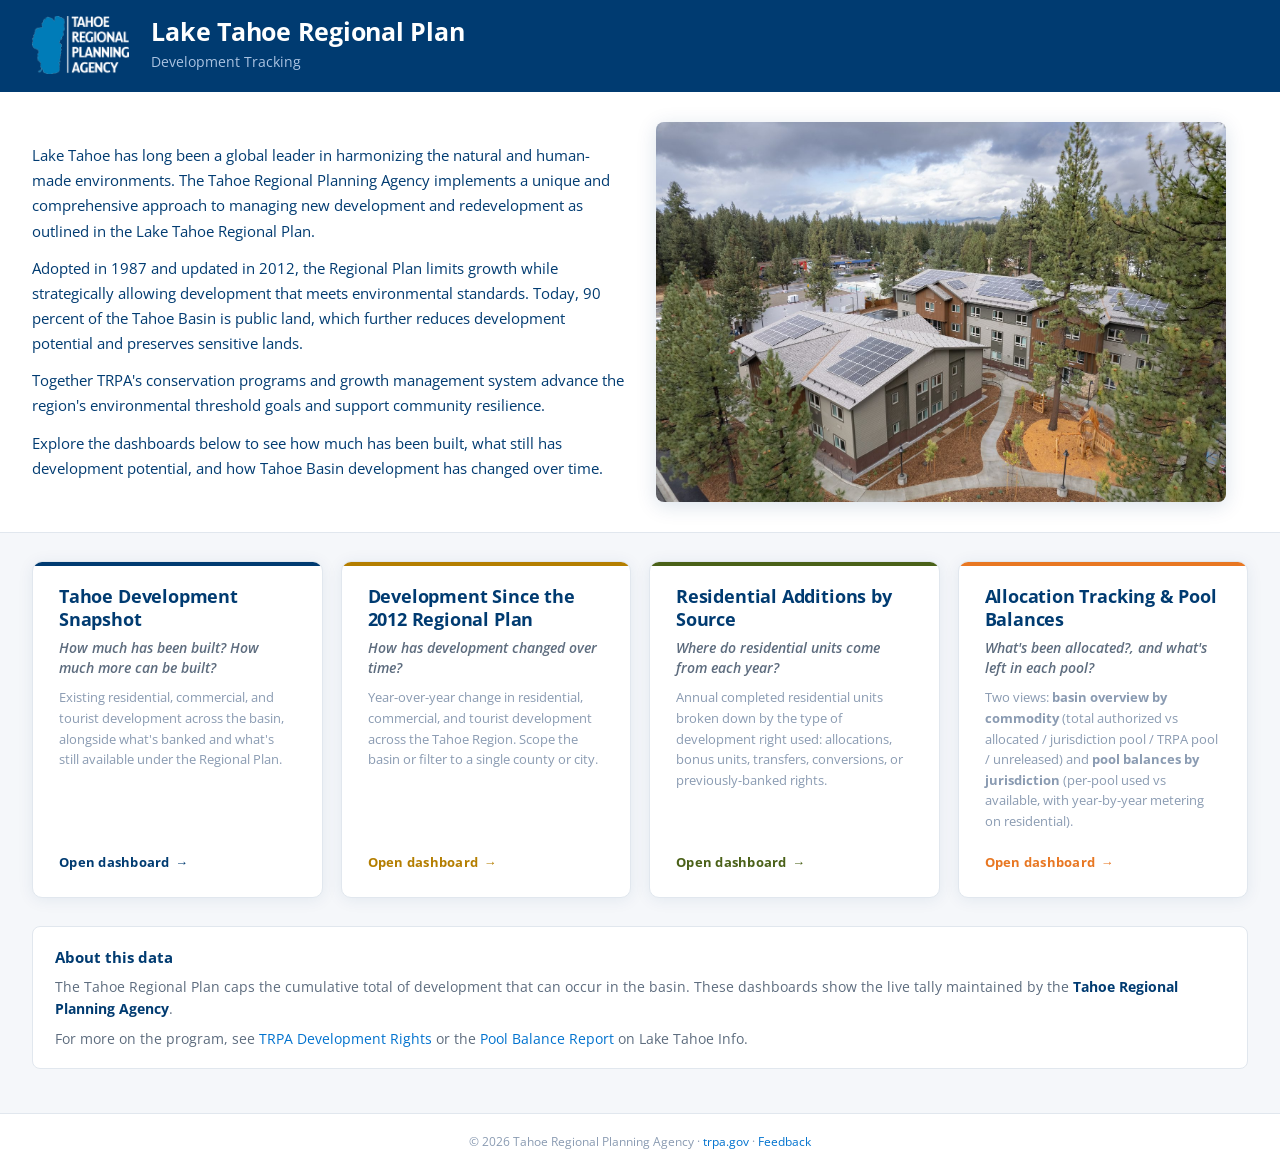
==== commit 5b9599bc: "go live after comms edits" ====
--- a/regional-plan-tracking/index.html
+++ b/regional-plan-tracking/index.html
@@ -1,29 +1,50 @@
 <!DOCTYPE html>
 <html lang="en">
 <head>
-<meta charset="UTF-8">
-<meta name="viewport" content="width=device-width, initial-scale=1.0">
-<title>Coming Soon - Regional Plan Development Tracking</title>
-<meta name="description" content="The Lake Tahoe Regional Plan Development Tracking dashboards are launching soon.">
+<meta charset="UTF-8"/>
+<meta name="viewport" content="width=device-width, initial-scale=1.0"/>
+<title>Lake Tahoe Regional Plan - Tracking Development in the Tahoe Basin</title>
+
+<!-- SEO + share preview metadata. og:image and og:url should be swapped to
+     the real public URL once the page is hosted under trpa.gov or its
+     final github.io location. -->
+<meta name="description" content="Live dashboards from the Tahoe Regional Planning Agency tracking development in the Tahoe Basin against the Regional Plan caps - how much has been built and what's still available.">
+<meta property="og:type" content="website">
+<meta property="og:title" content="Lake Tahoe Regional Plan - Tracking Development in the Tahoe Basin">
+<meta property="og:description" content="How much has been built, what's left to build, and how Tahoe Basin development has changed over time.">
+<meta property="og:url" content="https://www.trpa.gov/development-rights/">
+<meta property="og:image" content="https://trpa-agency.github.io/Reporting/html/assets/tahoe-housing-hero.jpg">
+<meta property="og:site_name" content="Tahoe Regional Planning Agency">
+<meta name="twitter:card" content="summary_large_image">
+<meta name="twitter:title" content="Lake Tahoe Regional Plan - Tracking Development in the Tahoe Basin">
+<meta name="twitter:description" content="How much has been built, what's left to build, and how Tahoe Basin development has changed over time.">
+<meta name="twitter:image" content="https://trpa-agency.github.io/Reporting/html/assets/tahoe-housing-hero.jpg">
+
+<link rel="icon" type="image/x-icon" href="assets/favicon.ico">
 
 <link rel="preconnect" href="https://fonts.googleapis.com">
 <link rel="preconnect" href="https://fonts.gstatic.com" crossorigin>
 <link href="https://fonts.googleapis.com/css2?family=Open+Sans:wght@300;400;600;700&display=swap" rel="stylesheet"/>
-
 <style>
 :root {
   /* TRPA brand palette (PMS 285C primary) */
   --trpa-blue:    #0072CE;
   --trpa-navy:    #003B71;
+  --trpa-earth:   #B47E00;
+  --trpa-forest:  #4A6118;
+  --trpa-brick:   #9C3E27;
   --trpa-orange:  #E87722;
+  --trpa-purple:  #7B6A8A;
   --trpa-ice:     #B4CBE8;
 
+  /* Functional neutrals */
   --bg:          #f5f7fa;
   --surface:     #ffffff;
   --border:      #e1e7ee;
   --text-dark:   #003B71;
   --text-mid:    #5d6c7e;
   --text-light:  #8a9bb2;
+  --shadow:      0 2px 16px rgba(0, 59, 113, 0.08);
 }
 *, *::before, *::after { box-sizing: border-box; margin: 0; padding: 0; }
 html, body { background: var(--bg); }
@@ -32,13 +53,13 @@
   color: var(--text-dark);
   -webkit-font-smoothing: antialiased;
   line-height: 1.55;
-  display: flex;
-  flex-direction: column;
-  min-height: 100vh;
 }
 a { color: var(--trpa-blue); }
 
-/* Header: matches the dashboard suite (single navy band, logo + title block). */
+/* Compact public-facing header. Deliberately shorter than the internal
+   index.html header so it sits inside a trpa.gov iframe without dominating
+   the host page's own header. Single navy band, logo + title block, no
+   accent stripe (calmer treatment for the public-facing surface). */
 header {
   background: var(--trpa-navy);
   color: #fff;
@@ -55,8 +76,16 @@
   align-items: center;
   gap: 22px;
 }
-.header-logo { flex-shrink: 0; display: inline-block; text-decoration: none; }
-.header-logo img { height: 58px; width: auto; display: block; }
+.header-logo {
+  flex-shrink: 0;
+  display: inline-block;
+  text-decoration: none;
+}
+.header-logo img {
+  height: 58px;
+  width: auto;
+  display: block;
+}
 .header-text { flex: 1; min-width: 0; }
 header h1 {
   font-weight: 700;
@@ -64,7 +93,11 @@
   line-height: 1.2;
   letter-spacing: -0.01em;
 }
-header h1 span { color: #fff; }
+header h1 span {
+  /* Title phrase ("Regional Plan"); kept white to match the rest of the
+     title for a calmer all-white treatment on the navy band. */
+  color: #fff;
+}
 .subtitle {
   font-size: 0.86rem;
   color: var(--trpa-ice);
@@ -73,47 +106,174 @@
   max-width: 760px;
 }
 
-/* Coming-soon message: centered block that fills the viewport above the footer. */
-.coming-soon {
-  flex: 1;
+/* Hero strip: intro text on the left, Tahoe affordable-housing photo on
+   the right. Two-column grid at desktop, stacks on tablet/mobile. The
+   photo sits as a real <img> (not a background) so it's semantic +
+   accessible and the alt text describes what's shown. */
+.hero {
+  background: var(--surface);
+  border-bottom: 1px solid var(--border);
+}
+.hero-inner {
+  max-width: 1280px;
+  margin: 0 auto;
+  padding: 30px 32px;
+  display: grid;
+  grid-template-columns: 1fr 1fr;
+  gap: 32px;
+  align-items: center;
+}
+/* Intro paragraphs: plain body-text treatment so the four-paragraph
+   regional plan background reads as a calm intro, not a heavy hero. */
+.hero-intro {
+  font-size: 0.95rem;
+  color: var(--text-dark);
+  line-height: 1.65;
+  font-weight: 400;
+}
+.hero-intro + .hero-intro {
+  margin-top: 0.8em;
+}
+.hero-image {
+  border-radius: 8px;
+  overflow: hidden;
+  box-shadow: 0 4px 20px rgba(0, 59, 113, 0.15);
+  aspect-ratio: 3 / 2;
+  max-height: 380px;
+  background: var(--bg);   /* subtle placeholder color if the image fails to load */
+}
+.hero-image img {
+  width: 100%;
+  height: 100%;
+  object-fit: cover;
+  display: block;
+}
+@media (max-width: 900px) {
+  .hero-inner { grid-template-columns: 1fr; gap: 22px; }
+  .hero-image { max-height: 220px; aspect-ratio: 16 / 9; }
+}
+
+/* Page sections */
+.section {
+  padding: 28px 32px 16px;
+  max-width: 1280px;
+  margin: 0 auto;
+}
+
+/* Question cards: plain-language entry points to each dashboard. No
+   audience tags, no Option A/B/C selectors - public-facing should not
+   surface internal variant complexity. Each card links directly to the
+   canonical Option A.
+
+   Grid sizing is explicit (not auto-fit) for predictable behavior in an
+   embed where we can't control the iframe width. 4 dashboards = 4 columns
+   at desktop, 2x2 at tablet, single column on phones. */
+.qcards {
+  display: grid;
+  grid-template-columns: repeat(4, 1fr);
+  gap: 18px;
+  align-items: stretch;
+}
+@media (max-width: 1100px) {
+  .qcards { grid-template-columns: repeat(2, 1fr); }
+}
+@media (max-width: 600px) {
+  .qcards { grid-template-columns: 1fr; }
+}
+.qcard {
+  background: var(--surface);
+  border: 1px solid var(--border);
+  border-radius: 10px;
+  padding: 22px 26px 24px;
+  box-shadow: var(--shadow);
   display: flex;
+  flex-direction: column;
+  gap: 10px;
+  position: relative;
+  overflow: hidden;
+  text-decoration: none;
+  color: inherit;
+  height: 100%;
+  transition: transform 0.12s, box-shadow 0.12s;
+}
+.qcard:hover {
+  transform: translateY(-2px);
+  box-shadow: 0 4px 24px rgba(0, 59, 113, 0.12);
+}
+.qcard::before {
+  content: "";
+  position: absolute;
+  top: 0; left: 0; right: 0;
+  height: 4px;
+  background: var(--accent, var(--trpa-blue));
+}
+/* Visual variety across cards without internal audience semantics. */
+.qcard:nth-child(1) { --accent: var(--trpa-navy);   }
+.qcard:nth-child(2) { --accent: var(--trpa-earth);  }
+.qcard:nth-child(3) { --accent: var(--trpa-forest); }
+.qcard:nth-child(4) { --accent: var(--trpa-orange); }
+
+.qcard-title {
+  font-size: 1.15rem;
+  font-weight: 700;
+  color: var(--text-dark);
+  line-height: 1.25;
+  letter-spacing: -0.01em;
+}
+.qcard-question {
+  font-size: 0.88rem;
+  font-weight: 600;
+  color: var(--text-mid);
+  line-height: 1.4;
+  font-style: italic;
+  margin-top: -2px;
+}
+.qcard-desc {
+  font-size: 0.83rem;
+  color: var(--text-light);
+  line-height: 1.55;
+}
+.qcard-cta {
+  margin-top: auto;
+  padding-top: 12px;
+  font-size: 0.8rem;
+  font-weight: 700;
+  color: var(--accent, var(--trpa-blue));
+  letter-spacing: 0.02em;
+  display: inline-flex;
   align-items: center;
-  justify-content: center;
-  padding: 64px 32px 80px;
-}
-.cs-inner { max-width: 720px; text-align: center; }
-.cs-eyebrow {
-  font-size: 0.78rem;
-  letter-spacing: 0.14em;
-  text-transform: uppercase;
-  color: var(--trpa-blue);
+  gap: 6px;
+}
+.qcard-cta::after {
+  content: "\2192"; /* right arrow */
+  transition: transform 0.12s;
+}
+.qcard:hover .qcard-cta::after {
+  transform: translateX(3px);
+}
+
+/* About-this-data strip: short context block below the cards. Replaces
+   the internal page's "reference.html" pointer (which links to
+   architecture docs the public doesn't need). */
+.about-strip {
+  background: var(--surface);
+  border: 1px solid var(--border);
+  border-radius: 8px;
+  padding: 18px 22px;
+  margin-top: 28px;
+  font-size: 0.86rem;
+  color: var(--text-mid);
+  line-height: 1.6;
+}
+.about-strip strong { color: var(--text-dark); }
+.about-strip h3 {
+  font-size: 0.95rem;
+  color: var(--trpa-navy);
+  margin-bottom: 6px;
   font-weight: 700;
-  margin-bottom: 16px;
-}
-.coming-soon h2 {
-  font-size: 2.6rem;
-  font-weight: 700;
-  color: var(--trpa-navy);
-  line-height: 1.1;
-  letter-spacing: -0.02em;
-}
-.cs-rule {
-  width: 64px;
-  height: 4px;
-  background: var(--trpa-orange);
-  border-radius: 2px;
-  margin: 20px auto 28px;
-}
-.cs-lead {
-  font-size: 1.1rem;
-  color: var(--text-mid);
-  line-height: 1.7;
-}
-.cs-note {
-  font-size: 0.95rem;
-  color: var(--text-mid);
-  margin-top: 24px;
-}
+}
+.about-strip a { color: var(--trpa-blue); text-decoration: none; }
+.about-strip a:hover { text-decoration: underline; }
 
 footer {
   padding: 18px 32px 26px;
@@ -121,26 +281,32 @@
   color: var(--text-light);
   border-top: 1px solid var(--border);
   background: var(--surface);
+  margin-top: 28px;
   text-align: center;
 }
 footer a { color: var(--trpa-blue); text-decoration: none; }
 footer a:hover { text-decoration: underline; }
 
 @media (max-width: 600px) {
-  .coming-soon h2 { font-size: 2rem; }
-  .cs-lead { font-size: 1rem; }
+  header h1 { font-size: 1.25rem; }
+  .header-content, .section, .hero-inner { padding-left: 18px; padding-right: 18px; }
+  .header-content { gap: 14px; }
   .header-logo img { height: 46px; }
-  header h1 { font-size: 1.3rem; }
+  .subtitle { font-size: 0.78rem; }
+  .hero-intro { font-size: 0.98rem; }
+  .hero-lead { font-size: 0.9rem; }
 }
 </style>
 </head>
 <body>
 
-<!-- Header: same treatment as the dashboard suite. -->
+<!-- Compact navy header. Drop the entire <header> block if trpa.gov's
+     host page already provides a title and you want the iframe to be
+     header-less. -->
 <header>
   <div class="header-content">
     <a class="header-logo" href="https://www.trpa.gov/" aria-label="Tahoe Regional Planning Agency">
-      <img src="trpa-logo-color.png" alt="TRPA" />
+      <img src="assets/trpa-logo-color.png" alt="TRPA" />
     </a>
     <div class="header-text">
       <h1>Lake Tahoe <span>Regional Plan</span></h1>
@@ -149,30 +315,156 @@
   </div>
 </header>
 
-<main class="coming-soon">
-  <div class="cs-inner">
-    <div class="cs-eyebrow">Tahoe Regional Planning Agency</div>
-    <h2>Coming soon</h2>
-    <div class="cs-rule"></div>
-    <p class="cs-lead">
-      The Lake Tahoe Regional Plan Development Tracking dashboards are launching
-      soon: a live look at how much has been built in the Tahoe Basin, what
-      development potential remains, and how development has changed over time.
+<!-- Hero strip: intro text on the left, Tahoe housing photo on the right.
+     Photo path is assets/tahoe-housing-hero.jpg - swap the file there to
+     change the imagery without touching the markup. -->
+<div class="hero">
+  <div class="hero-inner">
+    <div class="hero-text">
+      <p class="hero-intro">
+        Lake Tahoe has long been a global leader in harmonizing the natural
+        and human-made environments. The Tahoe Regional Planning Agency
+        implements a unique and comprehensive approach to managing new
+        development and redevelopment as outlined in the Lake Tahoe
+        Regional Plan.
+      </p>
+      <p class="hero-intro">
+        Adopted in 1987 and updated in 2012, the Regional Plan limits growth
+        while strategically allowing development that meets environmental
+        standards. Today, 90 percent of the Tahoe Basin is public land,
+        which further reduces development potential and preserves sensitive
+        lands.
+      </p>
+      <p class="hero-intro">
+        Together TRPA's conservation programs and growth management system
+        advance the region's environmental threshold goals and support
+        community resilience.
+      </p>
+      <p class="hero-intro">
+        Explore the dashboards below to see how much has been built, what
+        still has development potential, and how Tahoe Basin development
+        has changed over time.
+      </p>
+    </div>
+    <div class="hero-image">
+      <img src="assets/tahoe-housing-hero.jpg" alt="Aerial view of a multi-family affordable housing development in the Tahoe Basin, surrounded by pine forest." />
+    </div>
+  </div>
+</div>
+
+<div class="section">
+
+  <div class="qcards">
+
+    <a class="qcard" target="_blank" rel="noopener noreferrer" href="tahoe-development-tracker.html">
+      <div class="qcard-title">Tahoe Development Snapshot</div>
+      <div class="qcard-question">How much has been built? How much more can be built?</div>
+      <div class="qcard-desc">
+        Existing residential, commercial, and tourist development across the basin,
+        alongside what's banked and what's still available under the Regional Plan.
+      </div>
+      <div class="qcard-cta">Open dashboard</div>
+    </a>
+
+    <a class="qcard" target="_blank" rel="noopener noreferrer" href="development_history.html">
+      <div class="qcard-title">Development Since the 2012 Regional Plan</div>
+      <div class="qcard-question">How has development changed over time?</div>
+      <div class="qcard-desc">
+        Year-over-year change in residential, commercial, and tourist development
+        across the Tahoe Region. Scope the basin or filter to a single county or city.
+      </div>
+      <div class="qcard-cta">Open dashboard</div>
+    </a>
+
+    <a class="qcard" target="_blank" rel="noopener noreferrer" href="residential-additions-by-source.html">
+      <div class="qcard-title">Residential Additions by Source</div>
+      <div class="qcard-question">Where do residential units come from each year?</div>
+      <div class="qcard-desc">
+        Annual completed residential units broken down by the type of development
+        right used: allocations, bonus units, transfers, conversions, or
+        previously-banked rights.
+      </div>
+      <div class="qcard-cta">Open dashboard</div>
+    </a>
+
+    <a class="qcard" target="_blank" rel="noopener noreferrer" href="allocation-tracking.html">
+      <div class="qcard-title">Allocation Tracking &amp; Pool Balances</div>
+      <div class="qcard-question">What's been allocated?, and what's left in each pool?</div>
+      <div class="qcard-desc">
+        Two views: <strong>basin overview by commodity</strong> (total authorized vs allocated /
+        jurisdiction pool / TRPA pool / unreleased) and <strong>pool balances by jurisdiction</strong>
+        (per-pool used vs available, with year-by-year metering on residential).
+      </div>
+      <div class="qcard-cta">Open dashboard</div>
+    </a>
+
+  </div>
+
+  <!-- Plain-language context block. Replaces the internal index.html's
+       "go to reference.html" banner (which points at the data architecture
+       reference - not useful to the public). -->
+  <div class="about-strip">
+    <h3>About this data</h3>
+    <p>
+      The Tahoe Regional Plan caps the cumulative total of development that
+      can occur in the basin. These dashboards show the live tally maintained by the
+      <strong>Tahoe Regional Planning Agency</strong>.
     </p>
-    <p class="cs-note">
-      In the meantime, learn more about the program at
-      <a href="https://www.trpa.gov/development-rights/">trpa.gov/development-rights</a>.
+    <p style="margin-top: 8px;">
+      For more on the program, see
+      <a href="https://www.trpa.gov/development-rights/">TRPA Development Rights</a>
+      or the
+      <a href="https://parcels.laketahoeinfo.org/DevelopmentRightPool/DevelopmentRightPoolBalanceReport">Pool Balance Report</a>
+      on Lake Tahoe Info.
+    </p>
+    <p style="margin-top: 10px; font-size: 0.78rem; color: var(--text-light); font-style: italic;" id="data-as-of">
+      Checking data freshness&hellip;
     </p>
   </div>
-</main>
+
+</div>
 
 <footer>
   &copy; 2026 Tahoe Regional Planning Agency
   &middot;
   <a href="https://www.trpa.gov/">trpa.gov</a>
   &middot;
-  <a href="mailto:info@trpa.gov?subject=Regional%20Plan%20Development%20Tracking">Feedback</a>
+  <a href="mailto:info@trpa.gov?subject=Dashboard%20feedback">Feedback</a>
 </footer>
+
+<script>
+// "Data current as of YEAR" - one-shot fetch against the Parcel Development
+// History layer (Cumulative_Accounting layer 0). MAX(YEAR) on that layer
+// is the agency's canonical "as of" year for on-the-ground development
+// totals; same source-of-truth used by the Tracker hero strip. Silently
+// no-ops if the REST endpoint is unreachable (CORS, offline, etc.) so the
+// page never shows a broken-looking error to public visitors.
+(async function () {
+  const el = document.querySelector('#data-as-of');
+  if (!el) return;
+  const PDH_MAX_YEAR_URL =
+    'https://maps.trpa.org/server/rest/services/Cumulative_Accounting/MapServer/0/query'
+    + '?where=1%3D1'
+    + '&outStatistics=' + encodeURIComponent('[{"statisticType":"max","onStatisticField":"YEAR","outStatisticFieldName":"MaxYear"}]')
+    + '&returnGeometry=false&f=json';
+  try {
+    const r = await fetch(PDH_MAX_YEAR_URL, { cache: 'no-cache' });
+    if (!r.ok) throw new Error('HTTP ' + r.status);
+    const js = await r.json();
+    const maxYear = js && js.features && js.features[0] && js.features[0].attributes
+      ? (js.features[0].attributes.MaxYear || js.features[0].attributes.maxYear)
+      : null;
+    if (maxYear) {
+      el.textContent = 'Data current as of ' + maxYear + '.';
+    } else {
+      el.style.display = 'none';
+    }
+  } catch (e) {
+    // Quiet failure: hide the line rather than showing an error to public visitors.
+    el.style.display = 'none';
+  }
+})();
+</script>
 
 </body>
 </html>
